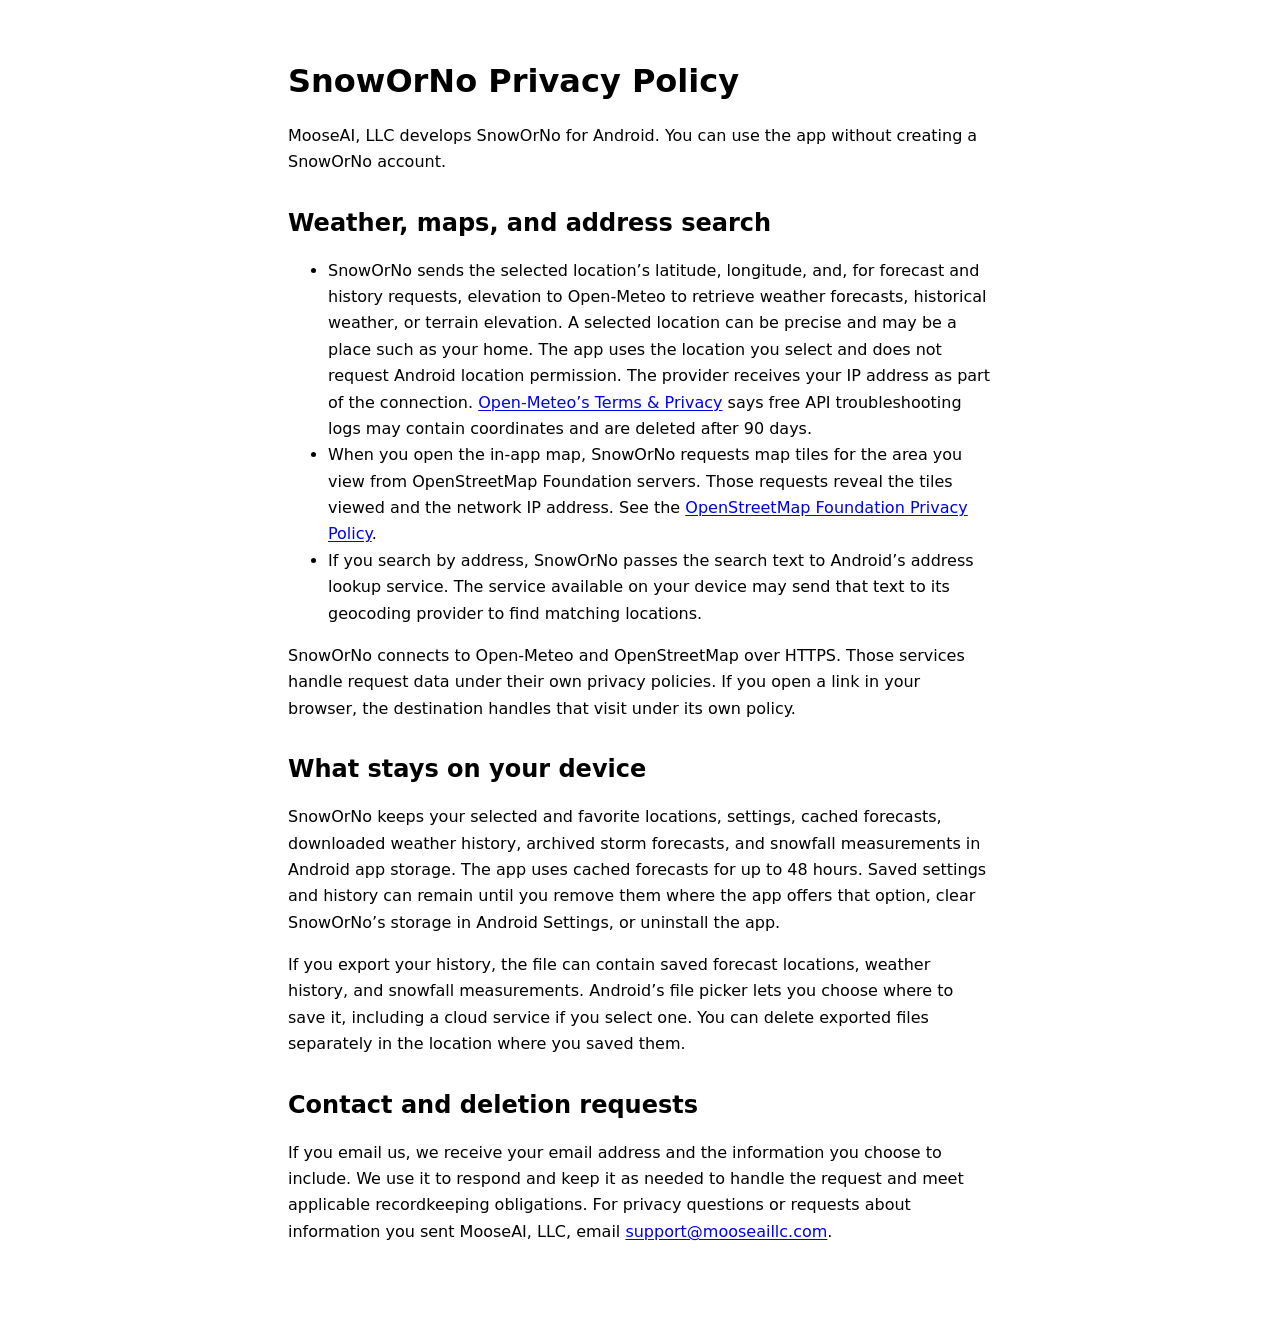
==== privacy/snoworno/index.html @ 0e5a9994 "Publish SnowOrNo privacy policy" ====
<!doctype html>
<html lang="en">
<head>
  <meta charset="utf-8">
  <meta name="viewport" content="width=device-width, initial-scale=1">
  <meta name="description" content="How SnowOrNo handles forecast locations, weather history, and other data.">
  <title>SnowOrNo Privacy Policy | MooseAI, LLC</title>
  <style>
    :root { color-scheme: light dark; }
    body { margin: 0; font: 1rem/1.65 system-ui, sans-serif; }
    main { max-width: 44rem; margin: auto; padding: 2.5rem 1.25rem 4rem; }
    h1, h2 { line-height: 1.25; }
    h2 { margin-top: 2rem; }
    a { text-underline-offset: .15em; overflow-wrap: anywhere; }
  </style>
</head>
<body>
  <main>
    <h1>SnowOrNo Privacy Policy</h1>
    <p>MooseAI, LLC develops SnowOrNo for Android. You can use the app without creating a SnowOrNo account.</p>

    <h2>Weather, maps, and address search</h2>
    <ul>
      <li>SnowOrNo sends the selected location’s latitude, longitude, and, for forecast and history requests, elevation to Open-Meteo to retrieve weather forecasts, historical weather, or terrain elevation. A selected location can be precise and may be a place such as your home. The app uses the location you select and does not request Android location permission. The provider receives your IP address as part of the connection. <a href="https://open-meteo.com/en/terms">Open-Meteo’s Terms &amp; Privacy</a> says free API troubleshooting logs may contain coordinates and are deleted after 90 days.</li>
      <li>When you open the in-app map, SnowOrNo requests map tiles for the area you view from OpenStreetMap Foundation servers. Those requests reveal the tiles viewed and the network IP address. See the <a href="https://osmfoundation.org/wiki/Privacy_Policy">OpenStreetMap Foundation Privacy Policy</a>.</li>
      <li>If you search by address, SnowOrNo passes the search text to Android’s address lookup service. The service available on your device may send that text to its geocoding provider to find matching locations.</li>
    </ul>
    <p>SnowOrNo connects to Open-Meteo and OpenStreetMap over HTTPS. Those services handle request data under their own privacy policies. If you open a link in your browser, the destination handles that visit under its own policy.</p>

    <h2>What stays on your device</h2>
    <p>SnowOrNo keeps your selected and favorite locations, settings, cached forecasts, downloaded weather history, archived storm forecasts, and snowfall measurements in Android app storage. The app uses cached forecasts for up to 48 hours. Saved settings and history can remain until you remove them where the app offers that option, clear SnowOrNo’s storage in Android Settings, or uninstall the app.</p>
    <p>If you export your history, the file can contain saved forecast locations, weather history, and snowfall measurements. Android’s file picker lets you choose where to save it, including a cloud service if you select one. You can delete exported files separately in the location where you saved them.</p>

    <h2>Contact and deletion requests</h2>
    <p>If you email us, we receive your email address and the information you choose to include. We use it to respond and keep it as needed to handle the request and meet applicable recordkeeping obligations. For privacy questions or requests about information you sent MooseAI, LLC, email <a href="mailto:support@mooseaillc.com">support@mooseaillc.com</a>.</p>
  </main>
</body>
</html>
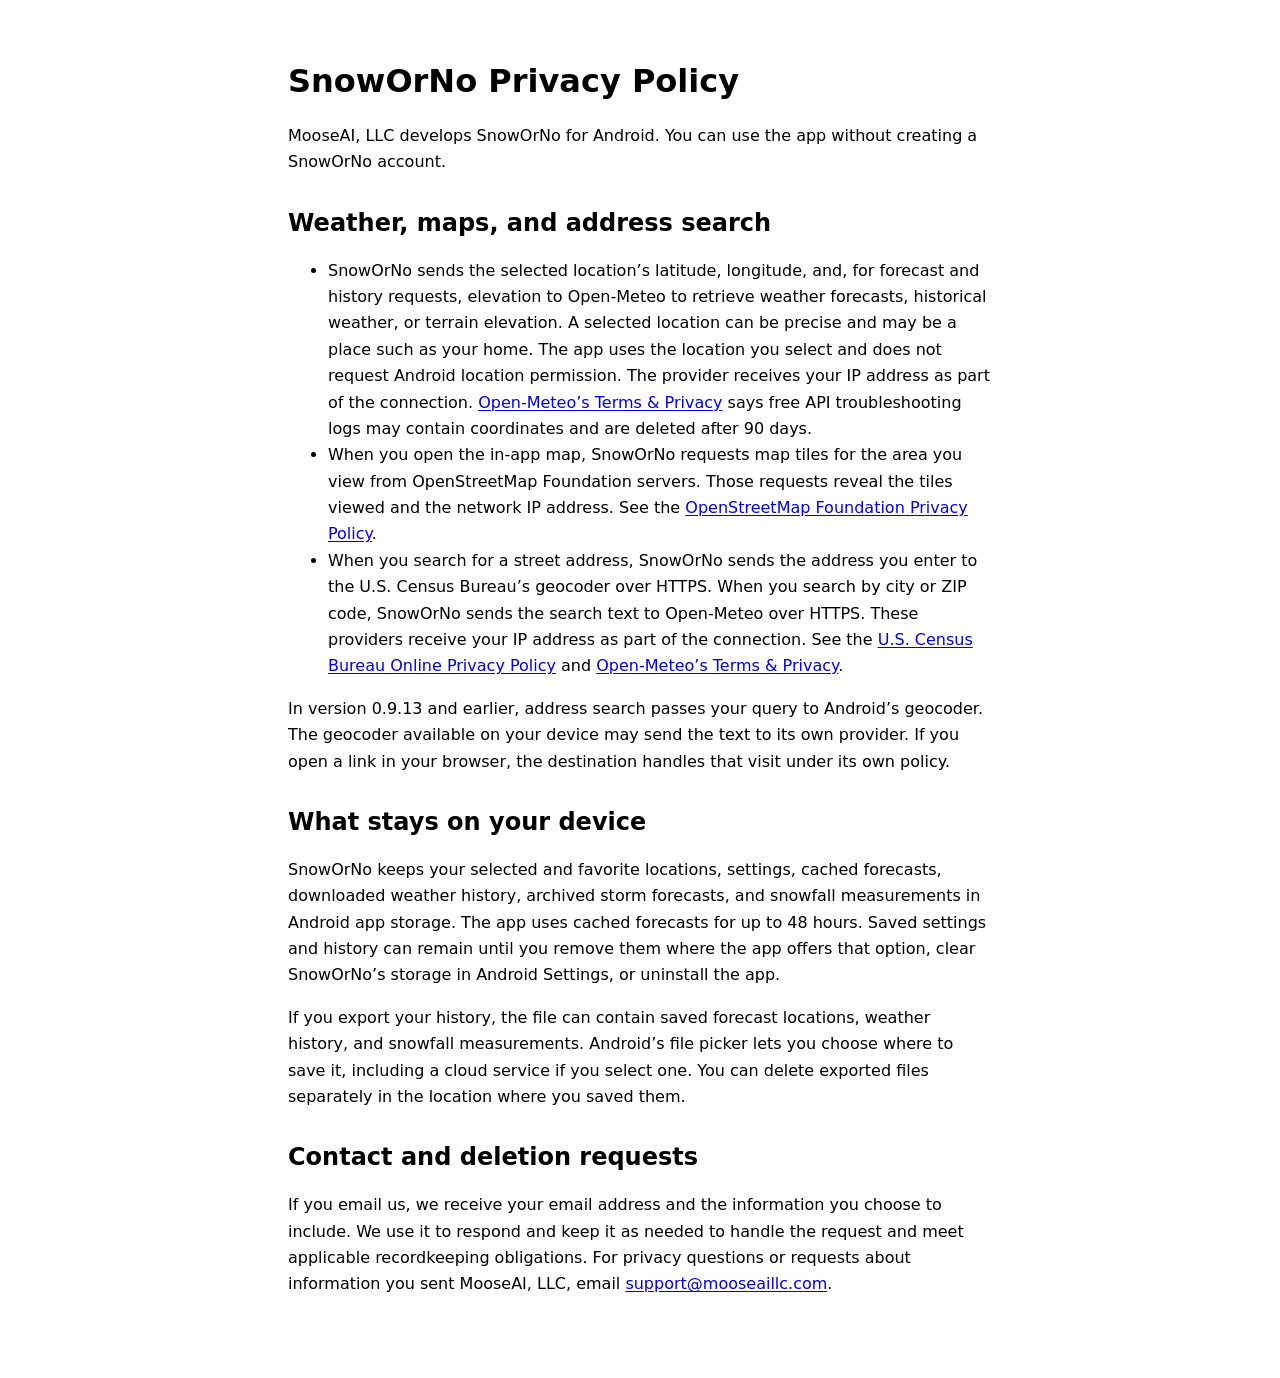
==== commit e4689d28: "Update SnowOrNo privacy policy for HTTPS location search" ====
--- a/privacy/snoworno/index.html
+++ b/privacy/snoworno/index.html
@@ -23,9 +23,9 @@
     <ul>
       <li>SnowOrNo sends the selected location’s latitude, longitude, and, for forecast and history requests, elevation to Open-Meteo to retrieve weather forecasts, historical weather, or terrain elevation. A selected location can be precise and may be a place such as your home. The app uses the location you select and does not request Android location permission. The provider receives your IP address as part of the connection. <a href="https://open-meteo.com/en/terms">Open-Meteo’s Terms &amp; Privacy</a> says free API troubleshooting logs may contain coordinates and are deleted after 90 days.</li>
       <li>When you open the in-app map, SnowOrNo requests map tiles for the area you view from OpenStreetMap Foundation servers. Those requests reveal the tiles viewed and the network IP address. See the <a href="https://osmfoundation.org/wiki/Privacy_Policy">OpenStreetMap Foundation Privacy Policy</a>.</li>
-      <li>If you search by address, SnowOrNo passes the search text to Android’s address lookup service. The service available on your device may send that text to its geocoding provider to find matching locations.</li>
+      <li>When you search for a street address, SnowOrNo sends the address you enter to the U.S. Census Bureau’s geocoder over HTTPS. When you search by city or ZIP code, SnowOrNo sends the search text to Open-Meteo over HTTPS. These providers receive your IP address as part of the connection. See the <a href="https://www.census.gov/about/policies/privacy/privacy-policy.html">U.S. Census Bureau Online Privacy Policy</a> and <a href="https://open-meteo.com/en/terms">Open-Meteo’s Terms &amp; Privacy</a>.</li>
     </ul>
-    <p>SnowOrNo connects to Open-Meteo and OpenStreetMap over HTTPS. Those services handle request data under their own privacy policies. If you open a link in your browser, the destination handles that visit under its own policy.</p>
+    <p>In version 0.9.13 and earlier, address search passes your query to Android’s geocoder. The geocoder available on your device may send the text to its own provider. If you open a link in your browser, the destination handles that visit under its own policy.</p>
 
     <h2>What stays on your device</h2>
     <p>SnowOrNo keeps your selected and favorite locations, settings, cached forecasts, downloaded weather history, archived storm forecasts, and snowfall measurements in Android app storage. The app uses cached forecasts for up to 48 hours. Saved settings and history can remain until you remove them where the app offers that option, clear SnowOrNo’s storage in Android Settings, or uninstall the app.</p>
